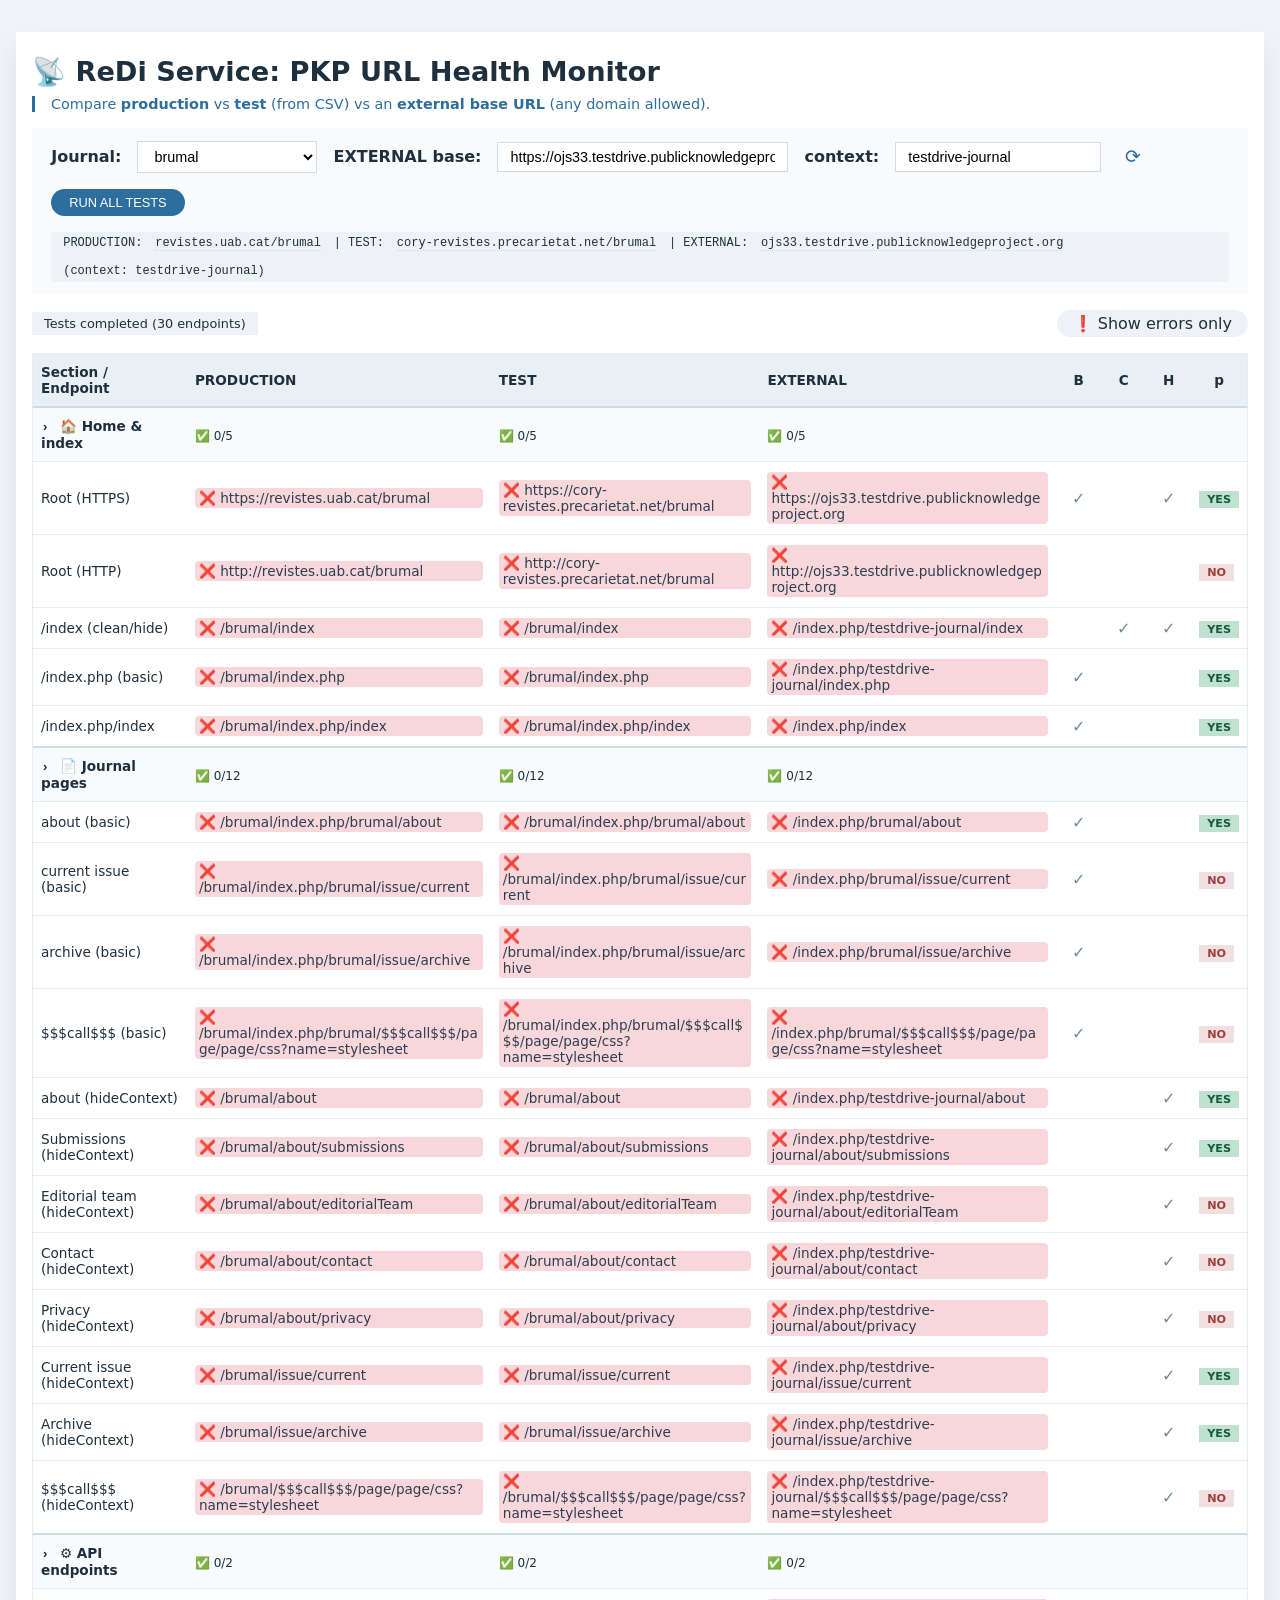
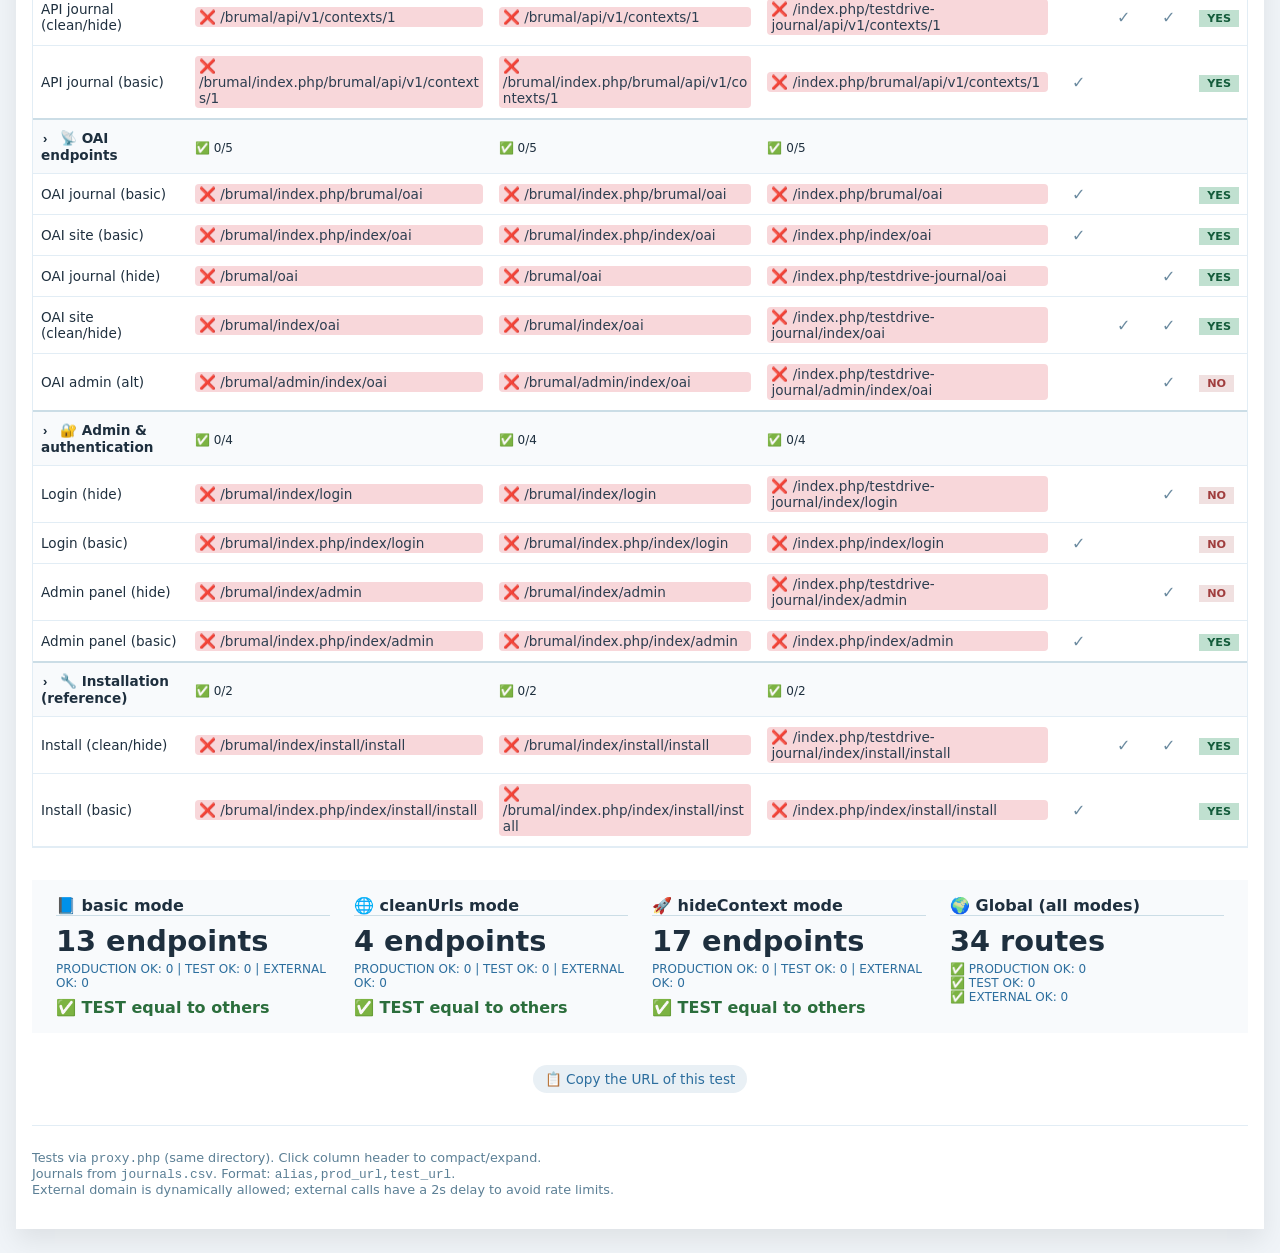
==== dashboard.html @ 8e1aa24a "Initial commit" ====
<!DOCTYPE html>
<html lang="en">
<head>
  <meta charset="UTF-8">
  <meta name="viewport" content="width=device-width, initial-scale=1.0">
  <title>📡 ReDi Service: PKP URL Health Monitor</title>
  <link rel="stylesheet" href="dashboard.css">
  <script src="dashboard.js" defer></script>
</head>
<body>
<div class="container">
  <h1>📡 ReDi Service: PKP URL Health Monitor</h1>
  <div class="sub">Compare <strong>production</strong> vs <strong>test</strong> (from CSV) vs an <strong>external base URL</strong> (any domain allowed).</div>

  <div class="control-panel">
    <label>Journal:</label>
    <select id="journalSelect" disabled><option>Loading journals...</option></select>
    <label>EXTERNAL base:</label>
    <input type="text" id="externalBaseUrl" value="https://ojs33.testdrive.publicknowledgeproject.org" size="30">
    <label>context:</label>
    <input type="text" id="externalContext" value="testdrive-journal" size="20">
    <button id="resetExternalBtn" class="reset-icon" title="Reset to PKP demo">⟳</button>
    <button id="runTestsBtn">RUN ALL TESTS</button>
    <div id="baseInfo" class="base-info"></div>
  </div>

  <div class="toolbar">
    <div class="progress" id="progressMsg">Initializing...</div>
    <div id="errorToggleBtn" class="error-toggle">❗ Show errors only</div>
  </div>

  <div class="table-wrapper">
    <table id="urlTable">
      <thead id="tableHeader"><tr><th>Loading...</th></tr></thead>
      <tbody></tbody>
    </table>
  </div>

  <div class="summary" id="summaryPanel"></div>

  <div style="text-align: center; margin-top: 1rem;">
    <div id="copyUrlBtn" class="copy-btn">📋 Copy the URL of this test</div>
  </div>

  <footer>Tests via <code>proxy.php</code> (same directory). Click column header to compact/expand.<br>
  Journals from <code>journals.csv</code>. Format: <code>alias,prod_url,test_url</code>.<br>
  External domain is dynamically allowed; external calls have a 2s delay to avoid rate limits.</footer>
</div>
</body>
</html>
---- dashboard.css ----
* {
  box-sizing: border-box;
}

body {
  background: #f0f4f8;
  font-family: 'Segoe UI', Roboto, system-ui, sans-serif;
  margin: 0;
  padding: 2rem 1rem;
  color: #1e2f3e;
}

.container {
  max-width: 1400px;
  margin: 0 auto;
  background: white;
  box-shadow: 0 12px 25px rgba(0, 0, 0, 0.08);
  padding: 1.5rem 1rem 2rem;
}

h1 {
  font-size: 1.7rem;
  margin: 0 0 0.2rem;
}

.sub {
  border-left: 3px solid #2c6e9e;
  padding-left: 1rem;
  margin: 0.5rem 0 1rem;
  color: #2c6e9e;
  font-size: 0.9rem;
}

.control-panel {
  background: #f8fafc;
  padding: 0.8rem 1.2rem;
  margin-bottom: 1rem;
  display: flex;
  flex-wrap: wrap;
  align-items: center;
  gap: 1rem;
}

.control-panel label {
  font-weight: 600;
  white-space: nowrap;
}

select, input {
  padding: 6px 12px;
  border: 1px solid #cbdde6;
  background: white;
  font-size: 0.9rem;
}

select {
  min-width: 180px;
}

input {
  min-width: 200px;
}

.reset-icon {
  background: none;
  border: none;
  font-size: 1.2rem;
  cursor: pointer;
  padding: 4px 8px;
  border-radius: 30px;
  color: #2c6e9e;
}

.reset-icon:hover {
  background: #e9f0f5;
}

.base-info {
  font-family: monospace;
  font-size: 0.75rem;
  background: #eef2f7;
  padding: 4px 12px;
  display: inline-flex;
  flex-wrap: wrap;
  gap: 0.8rem;
}

.base-info a {
  color: #1e2f3e;
  text-decoration: none;
  border-bottom: 1px dotted #cbdde6;
}

.base-info a:hover {
  border-bottom: 1px solid #1e2f3e;
}

.table-wrapper {
  overflow-x: auto;
  border: 1px solid #e2edf5;
  margin-top: 1rem;
}

table {
  width: 100%;
  border-collapse: collapse;
  font-size: 0.85rem;
  table-layout: auto;
}

th, td {
  padding: 10px 8px;
  border-bottom: 1px solid #e2edf5;
  vertical-align: middle;
}

th {
  background: #e9f0f5;
  text-align: left;
  border-bottom: 1px solid #cbdde6;
  position: sticky;
  top: 0;
  z-index: 10;
  cursor: pointer;
  transition: background 0.1s;
  width: auto;
}

td {
  word-break: break-word;
}

.category {
  background: #f8fafc;
  font-weight: 700;
  border-top: 2px solid #cbdde6;
  cursor: pointer;
}

.category td {
  background-color: #f8fafc;
  font-size: 0.85rem;
}

.category-summary {
  font-weight: normal;
  font-size: 0.75rem;
}

.collapse-indicator {
  display: inline-block;
  margin-right: 6px;
  font-family: monospace;
  font-weight: bold;
  transition: transform 0.1s;
}

.category.collapsed .collapse-indicator {
  transform: rotate(90deg);
}

.url-cell a {
  color: #2c3e50;
  text-decoration: none;
}

.url-cell a:hover {
  text-decoration: underline;
}

.status-bg {
  display: inline-block;
  width: 100%;
  padding: 2px 4px;
  border-radius: 4px;
}

.bg-success {
  background-color: #d4edda;
}

.bg-error {
  background-color: #f8d7da;
}

.bg-redirect {
  background-color: #fff3cd;
}

.bg-unauthorized {
  background-color: #ffe5b4;
}

.badge {
  background: #d4e3ed;
  padding: 2px 8px;
  font-size: 0.7rem;
  font-weight: 600;
  white-space: nowrap;
}

.badge.yes {
  background: #c0e0d0;
  color: #135b3a;
}

.badge.no {
  background: #f0e0e0;
  color: #a03d3d;
}

.mode-check {
  text-align: center;
  font-size: 1rem;
  font-weight: normal;
  color: #6c8ba0;
}

.summary {
  margin: 2rem 0 1rem;
  background: #f8fafc;
  padding: 1rem 1.5rem;
  display: flex;
  flex-wrap: wrap;
  gap: 1.5rem;
  justify-content: space-between;
}

.summary-block {
  flex: 1;
  min-width: 200px;
}

.summary-block h4 {
  margin: 0 0 0.5rem;
  border-bottom: 1px solid #cbdde6;
}

.stat-number {
  font-size: 1.8rem;
  font-weight: 700;
  margin: 0.2rem 0;
}

.stat-detail {
  font-size: 0.75rem;
  color: #2c6e9e;
}

.comparison {
  margin-top: 8px;
  font-weight: 600;
  display: inline-block;
}

.comparison .main-line {
  color: #2b6e3c;
  display: block;
}

.comparison .sub-line {
  color: #6c7a89;
  font-weight: normal;
  font-size: 0.75rem;
  margin-top: 2px;
  display: block;
}

.comparison.green .main-line {
  color: #2b6e3c;
}

.comparison.red .main-line {
  color: #b33;
}

.comparison.orange .main-line {
  color: #e67e22;
}

button {
  background: #2c6e9e;
  border: none;
  color: white;
  padding: 6px 18px;
  font-weight: 500;
  cursor: pointer;
  font-size: 0.8rem;
  border-radius: 30px;
}

button:hover {
  background: #1f4f73;
}

.toolbar {
  display: flex;
  justify-content: flex-end;
  align-items: center;
  gap: 1rem;
  margin-bottom: 0.5rem;
}

.progress {
  font-size: 0.8rem;
  background: #eef2f7;
  padding: 4px 12px;
  margin-right: auto;
}

.error-toggle {
  background: #eef2f7;
  color: #1e2f3e;
  padding: 4px 16px;
  border-radius: 30px;
  cursor: pointer;
  font-weight: 500;
}

.error-toggle.active {
  background: #d4edda;
  color: #155724;
}

.col-compact {
  width: 45px !important;
  text-align: center;
  overflow: hidden;
  white-space: nowrap;
}

th.col-compact {
  text-align: center;
}

td.col-compact .status-bg a {
  display: none;
}

td.col-compact .status-bg {
  display: inline-block;
  width: auto;
  padding: 2px;
  text-align: center;
}

.copy-btn {
  display: inline-block;
  margin-top: 1rem;
  font-size: 0.85rem;
  background: #e9f0f5;
  padding: 6px 12px;
  border-radius: 30px;
  text-decoration: none;
  color: #2c6e9e;
  cursor: pointer;
}

.copy-btn:hover {
  background: #d4e3ed;
}

footer {
  font-size: 0.8rem;
  text-align: left;
  margin-top: 2rem;
  color: #5b7f95;
  border-top: 1px solid #e2edf5;
  padding-top: 1.5rem;
}

.status-loading {
  animation: pulse 1s infinite;
  opacity: 0.6;
}

@keyframes pulse {
  0% { opacity: 0.4; }
  100% { opacity: 1; }
}
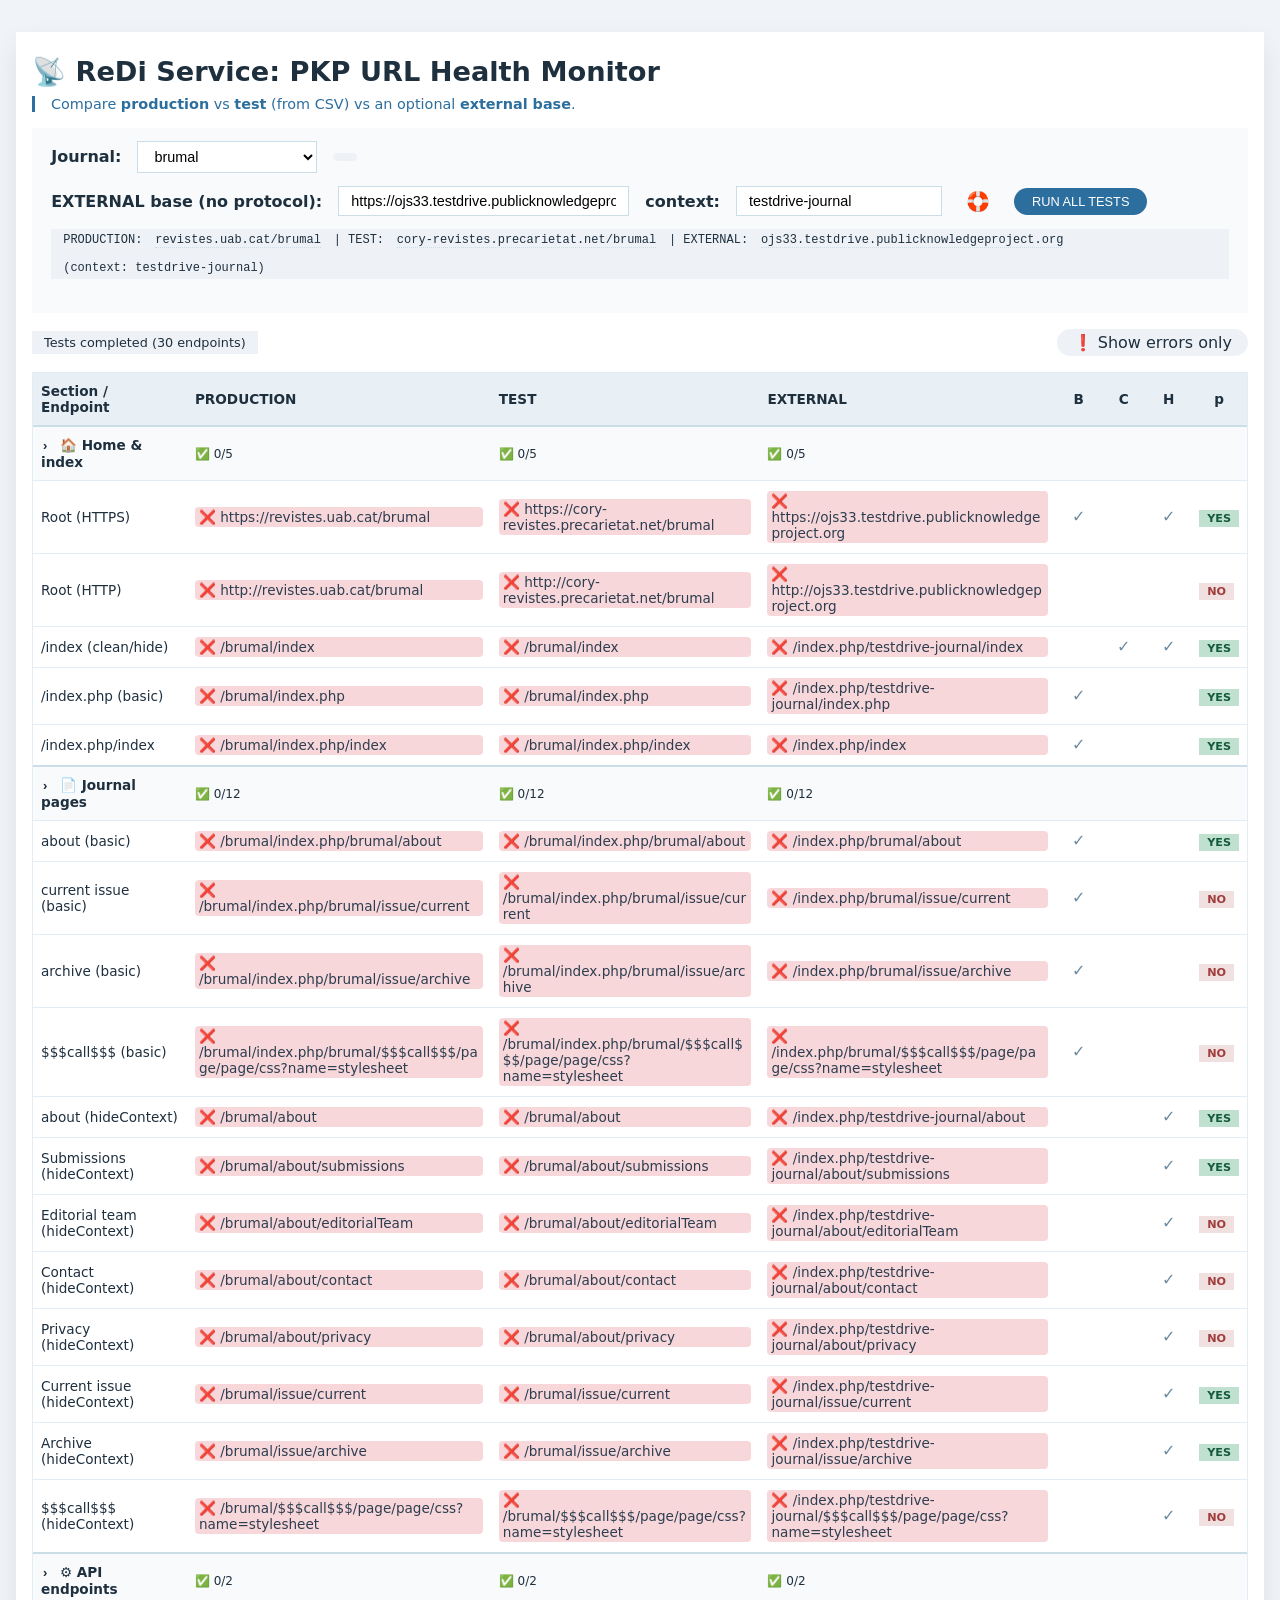
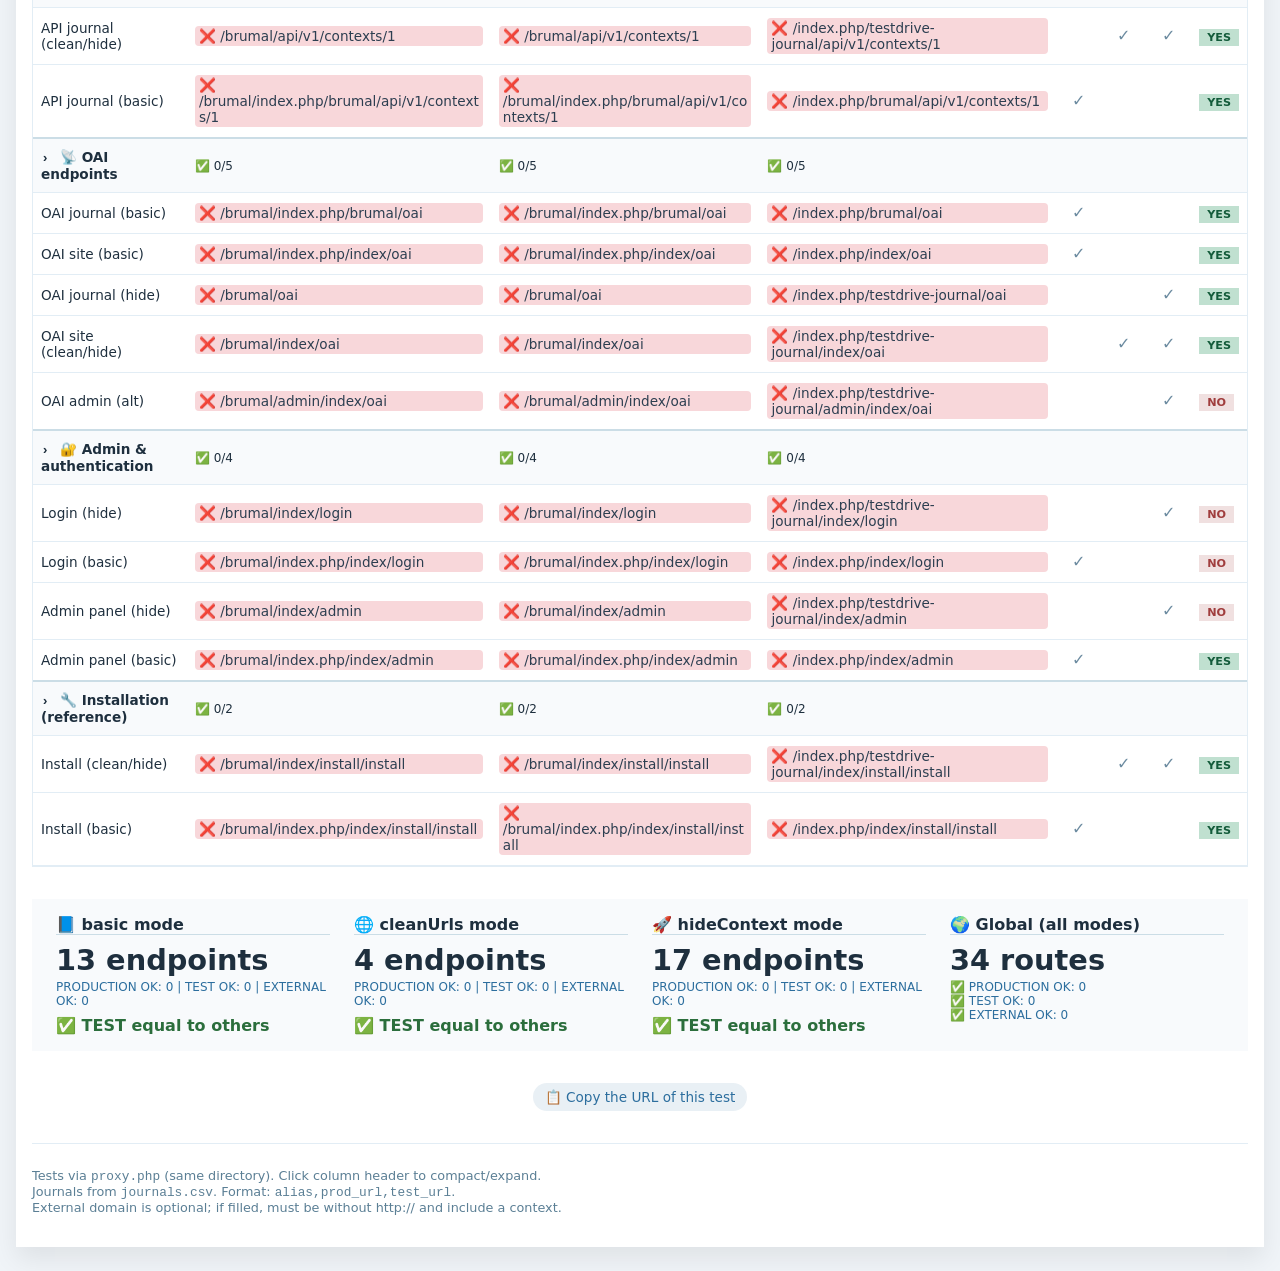
==== commit 1ddb6d71: "feat(ui): add inline PROD/TEST URLs, move external base to optional row with validation" ====
--- a/dashboard.html
+++ b/dashboard.html
@@ -10,18 +10,24 @@
 <body>
 <div class="container">
   <h1>📡 ReDi Service: PKP URL Health Monitor</h1>
-  <div class="sub">Compare <strong>production</strong> vs <strong>test</strong> (from CSV) vs an <strong>external base URL</strong> (any domain allowed).</div>
+  <div class="sub">Compare <strong>production</strong> vs <strong>test</strong> (from CSV) vs an optional <strong>external base</strong>.</div>
 
   <div class="control-panel">
-    <label>Journal:</label>
-    <select id="journalSelect" disabled><option>Loading journals...</option></select>
-    <label>EXTERNAL base:</label>
-    <input type="text" id="externalBaseUrl" value="https://ojs33.testdrive.publicknowledgeproject.org" size="30">
-    <label>context:</label>
-    <input type="text" id="externalContext" value="testdrive-journal" size="20">
-    <button id="resetExternalBtn" class="reset-icon" title="Reset to PKP demo">⟳</button>
-    <button id="runTestsBtn">RUN ALL TESTS</button>
+    <div class="control-row">
+      <label>Journal:</label>
+      <select id="journalSelect" disabled><option>Loading journals...</option></select>
+      <div id="prodTestUrls" class="prod-test-urls"></div>
+    </div>
+    <div class="control-row">
+      <label>EXTERNAL base (no protocol):</label>
+      <input type="text" id="externalBaseUrl" placeholder="ej. ojs33.testdrive.publicknowledgeproject.org" size="30">
+      <label>context:</label>
+      <input type="text" id="externalContext" placeholder="context name" size="20">
+      <button id="resetExternalBtn" class="reset-icon" title="Load PKP demo">🛟</button>
+      <button id="runTestsBtn">RUN ALL TESTS</button>
+    </div>
     <div id="baseInfo" class="base-info"></div>
+    <div id="externalError" class="error-msg"></div>
   </div>
 
   <div class="toolbar">
@@ -44,7 +50,7 @@
 
   <footer>Tests via <code>proxy.php</code> (same directory). Click column header to compact/expand.<br>
   Journals from <code>journals.csv</code>. Format: <code>alias,prod_url,test_url</code>.<br>
-  External domain is dynamically allowed; external calls have a 2s delay to avoid rate limits.</footer>
+  External domain is optional; if filled, must be without http:// and include a context.</footer>
 </div>
 </body>
 </html>
--- a/dashboard.css
+++ b/dashboard.css
@@ -36,6 +36,12 @@
   padding: 0.8rem 1.2rem;
   margin-bottom: 1rem;
   display: flex;
+  flex-direction: column;
+  gap: 0.8rem;
+}
+
+.control-row {
+  display: flex;
   flex-wrap: wrap;
   align-items: center;
   gap: 1rem;
@@ -59,6 +65,24 @@
 
 input {
   min-width: 200px;
+}
+
+.prod-test-urls {
+  font-family: monospace;
+  font-size: 0.8rem;
+  background: #eef2f7;
+  padding: 4px 12px;
+  border-radius: 20px;
+  display: inline-flex;
+  gap: 1rem;
+}
+.prod-test-urls a {
+  color: #1e2f3e;
+  text-decoration: none;
+  border-bottom: 1px dotted #cbdde6;
+}
+.prod-test-urls a:hover {
+  border-bottom: 1px solid #1e2f3e;
 }
 
 .reset-icon {
@@ -93,6 +117,12 @@
 
 .base-info a:hover {
   border-bottom: 1px solid #1e2f3e;
+}
+
+.error-msg {
+  color: #b33;
+  font-size: 0.8rem;
+  padding: 4px 12px;
 }
 
 .table-wrapper {
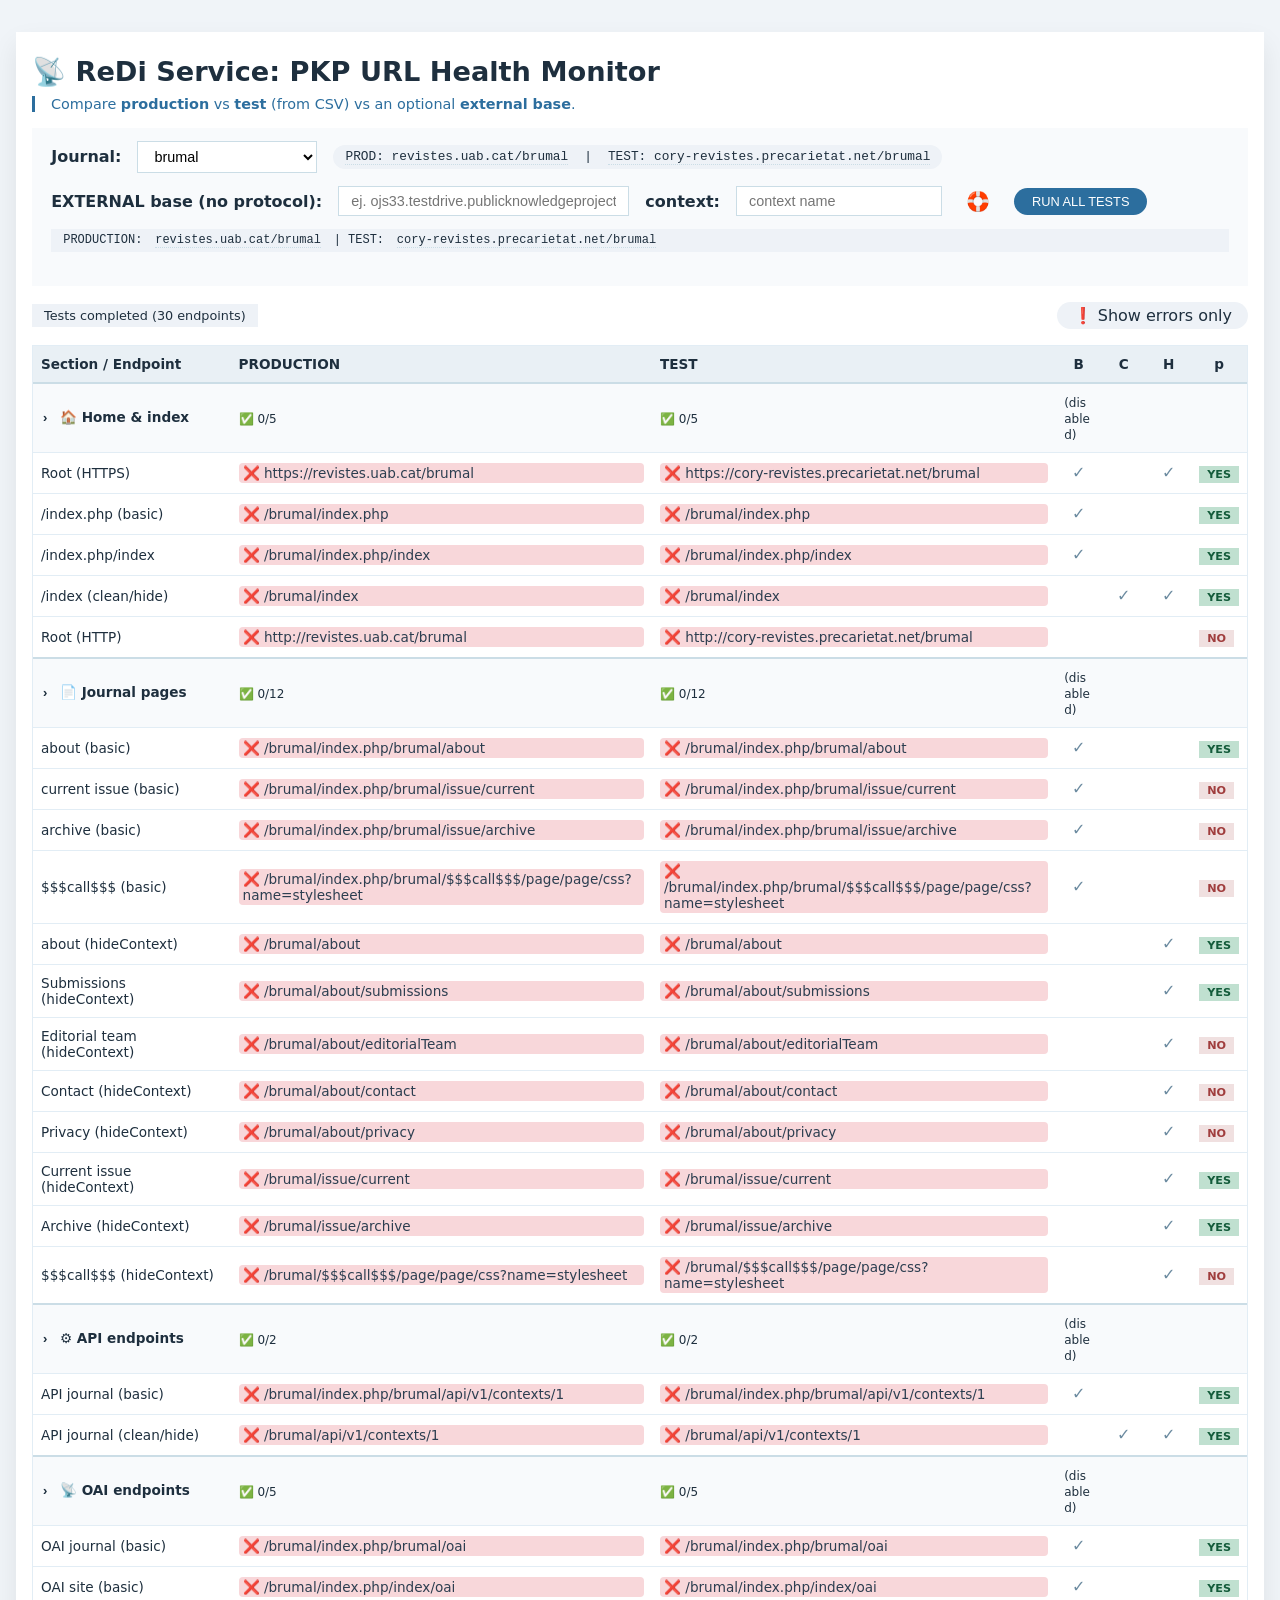
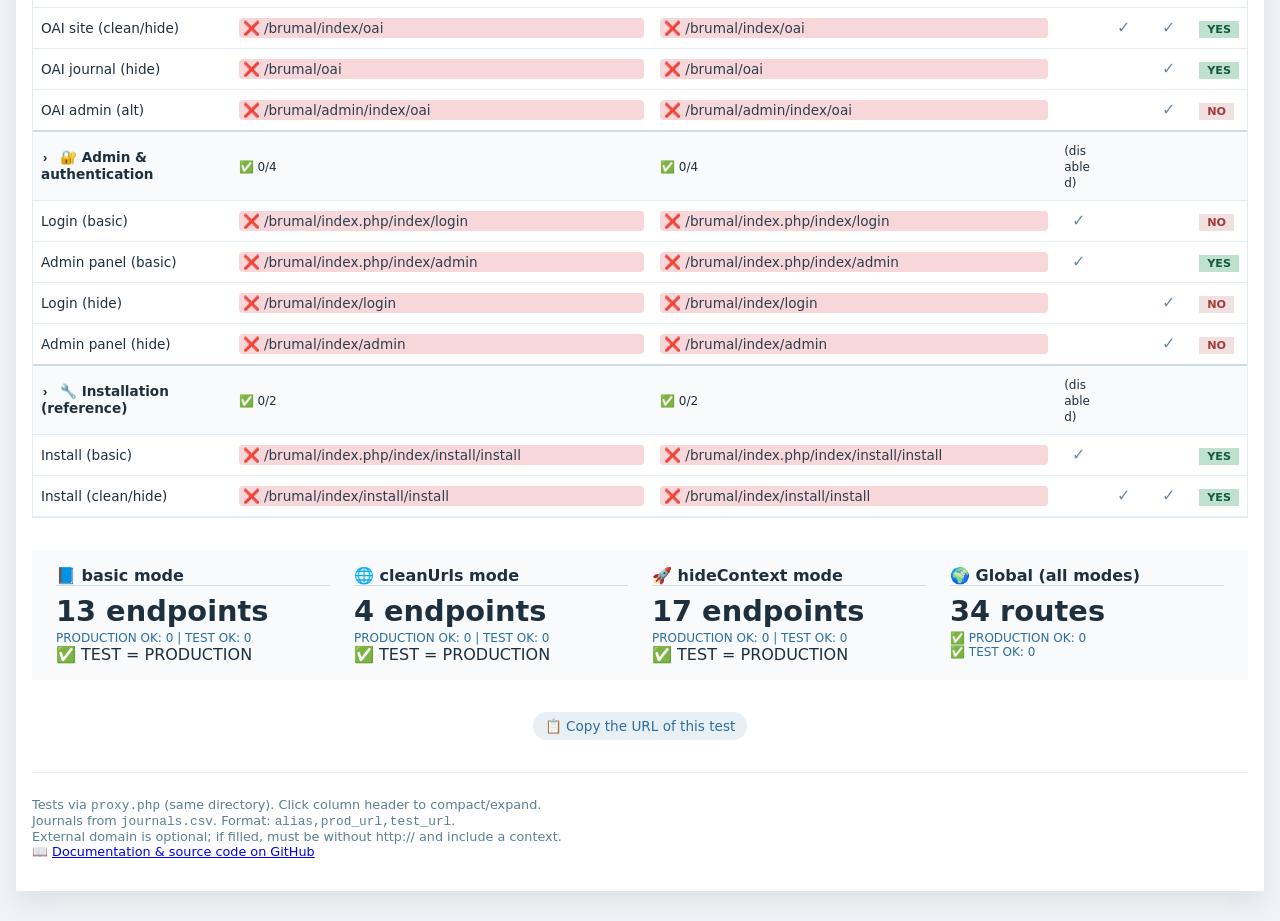
==== commit c9a18597: "docs: add GitHub repository link to footer" ====
--- a/dashboard.html
+++ b/dashboard.html
@@ -50,7 +50,8 @@
 
   <footer>Tests via <code>proxy.php</code> (same directory). Click column header to compact/expand.<br>
   Journals from <code>journals.csv</code>. Format: <code>alias,prod_url,test_url</code>.<br>
-  External domain is optional; if filled, must be without http:// and include a context.</footer>
+  External domain is optional; if filled, must be without http:// and include a context.<br>
+  📖 <a href="https://github.com/marcbria/pkpUrlDashboard" target="_blank">Documentation & source code on GitHub</a></footer>
 </div>
 </body>
 </html>
